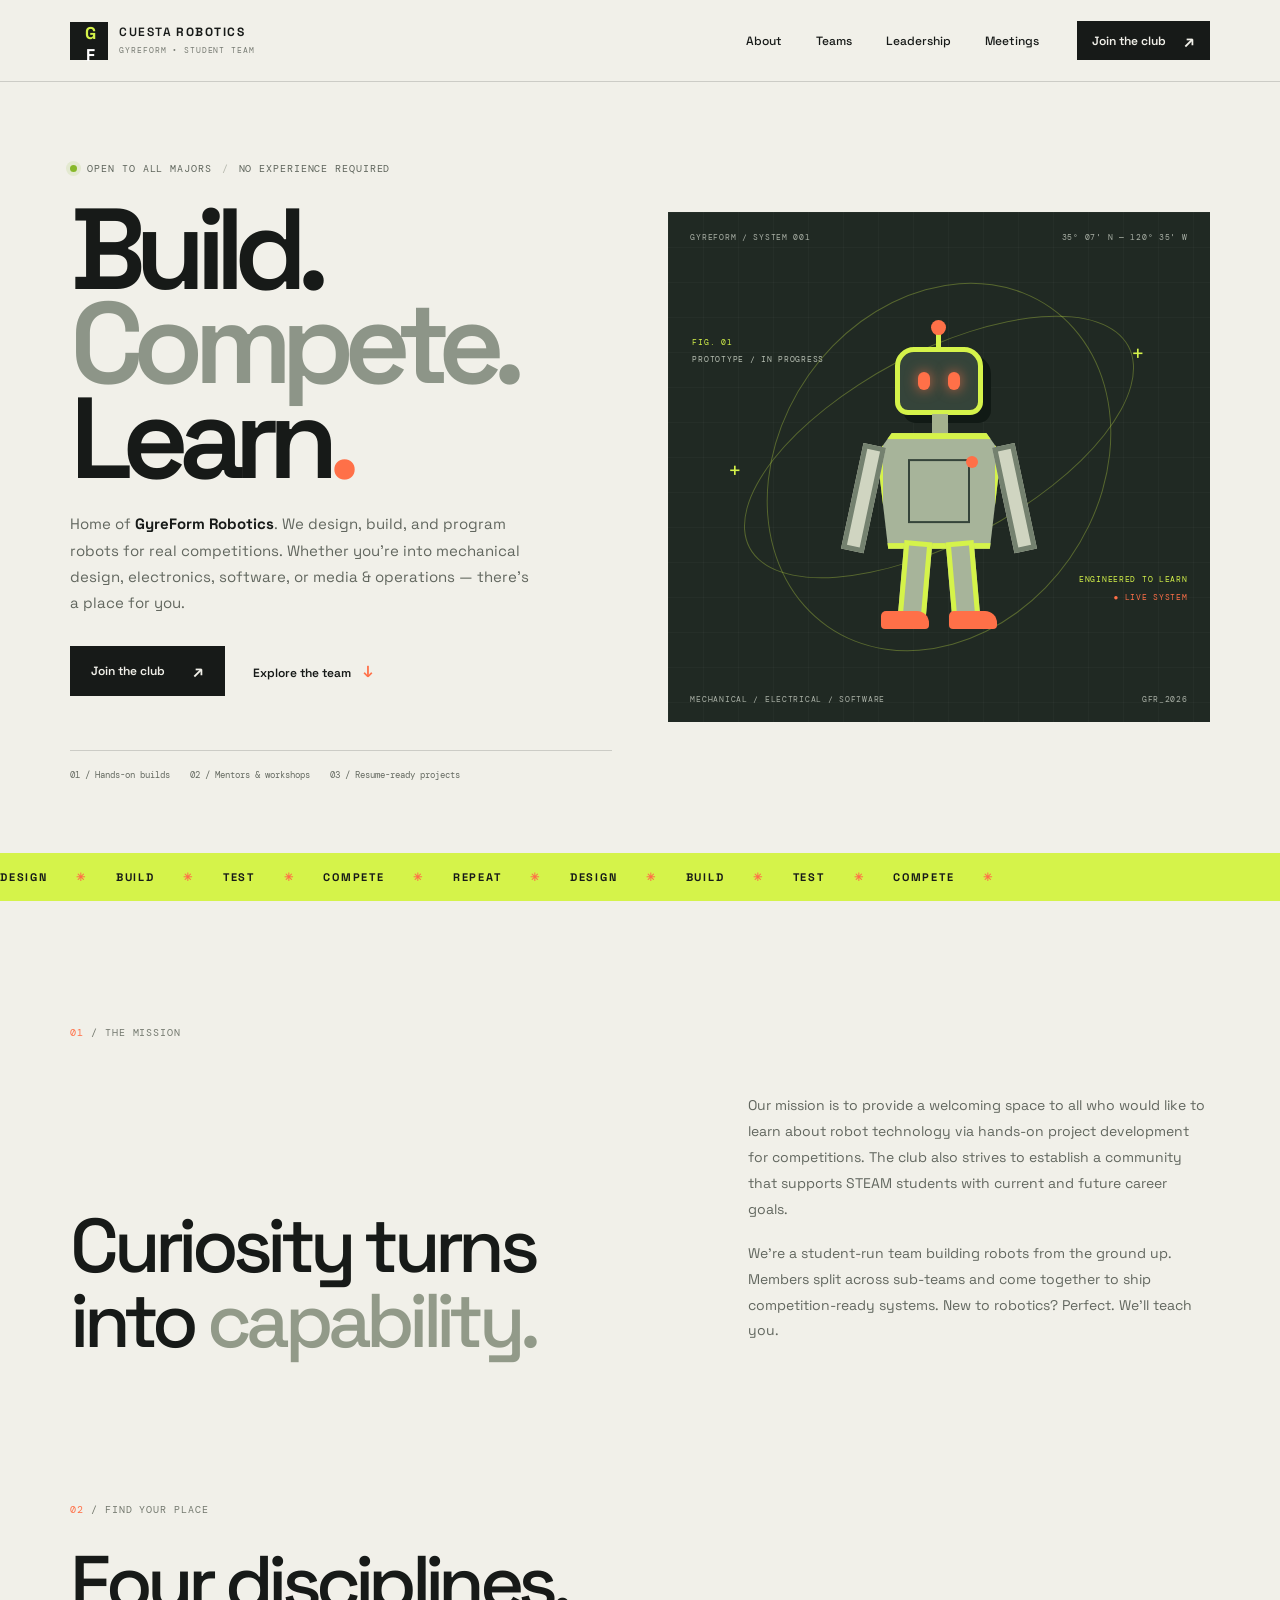
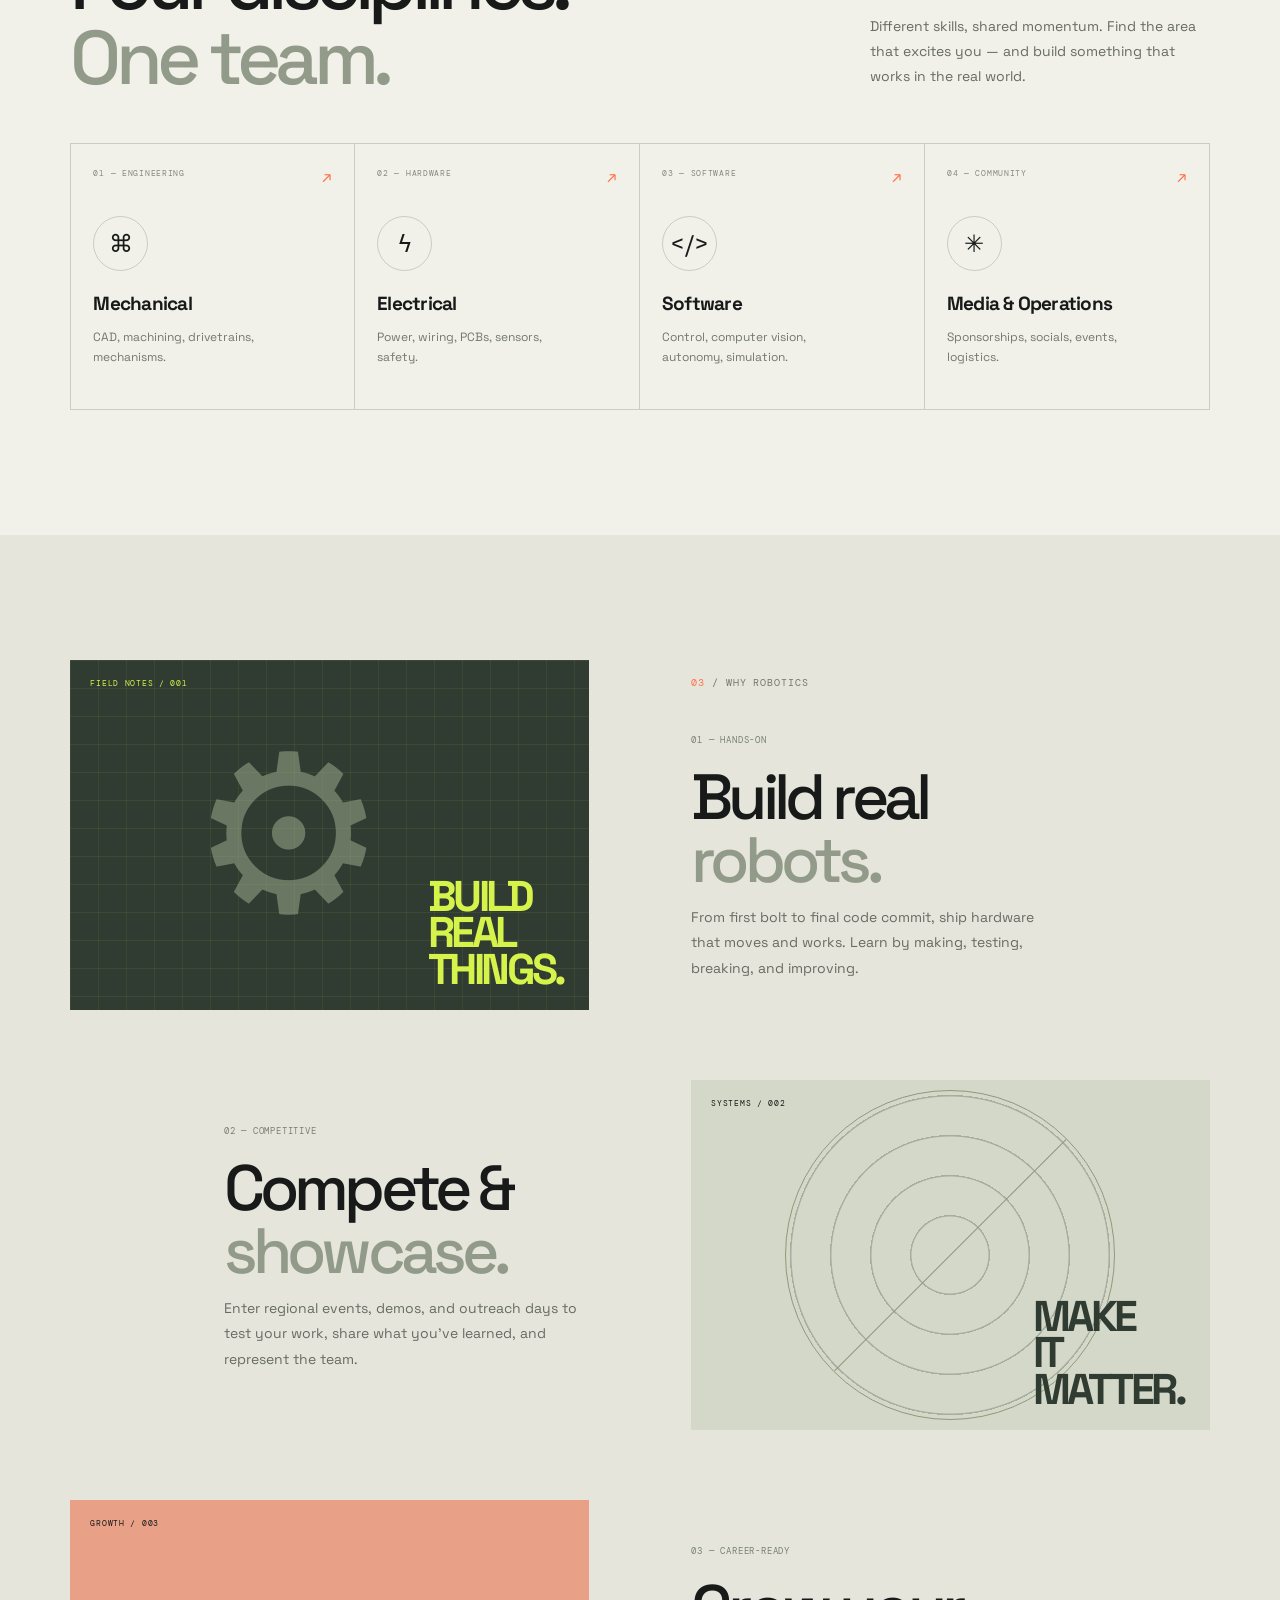
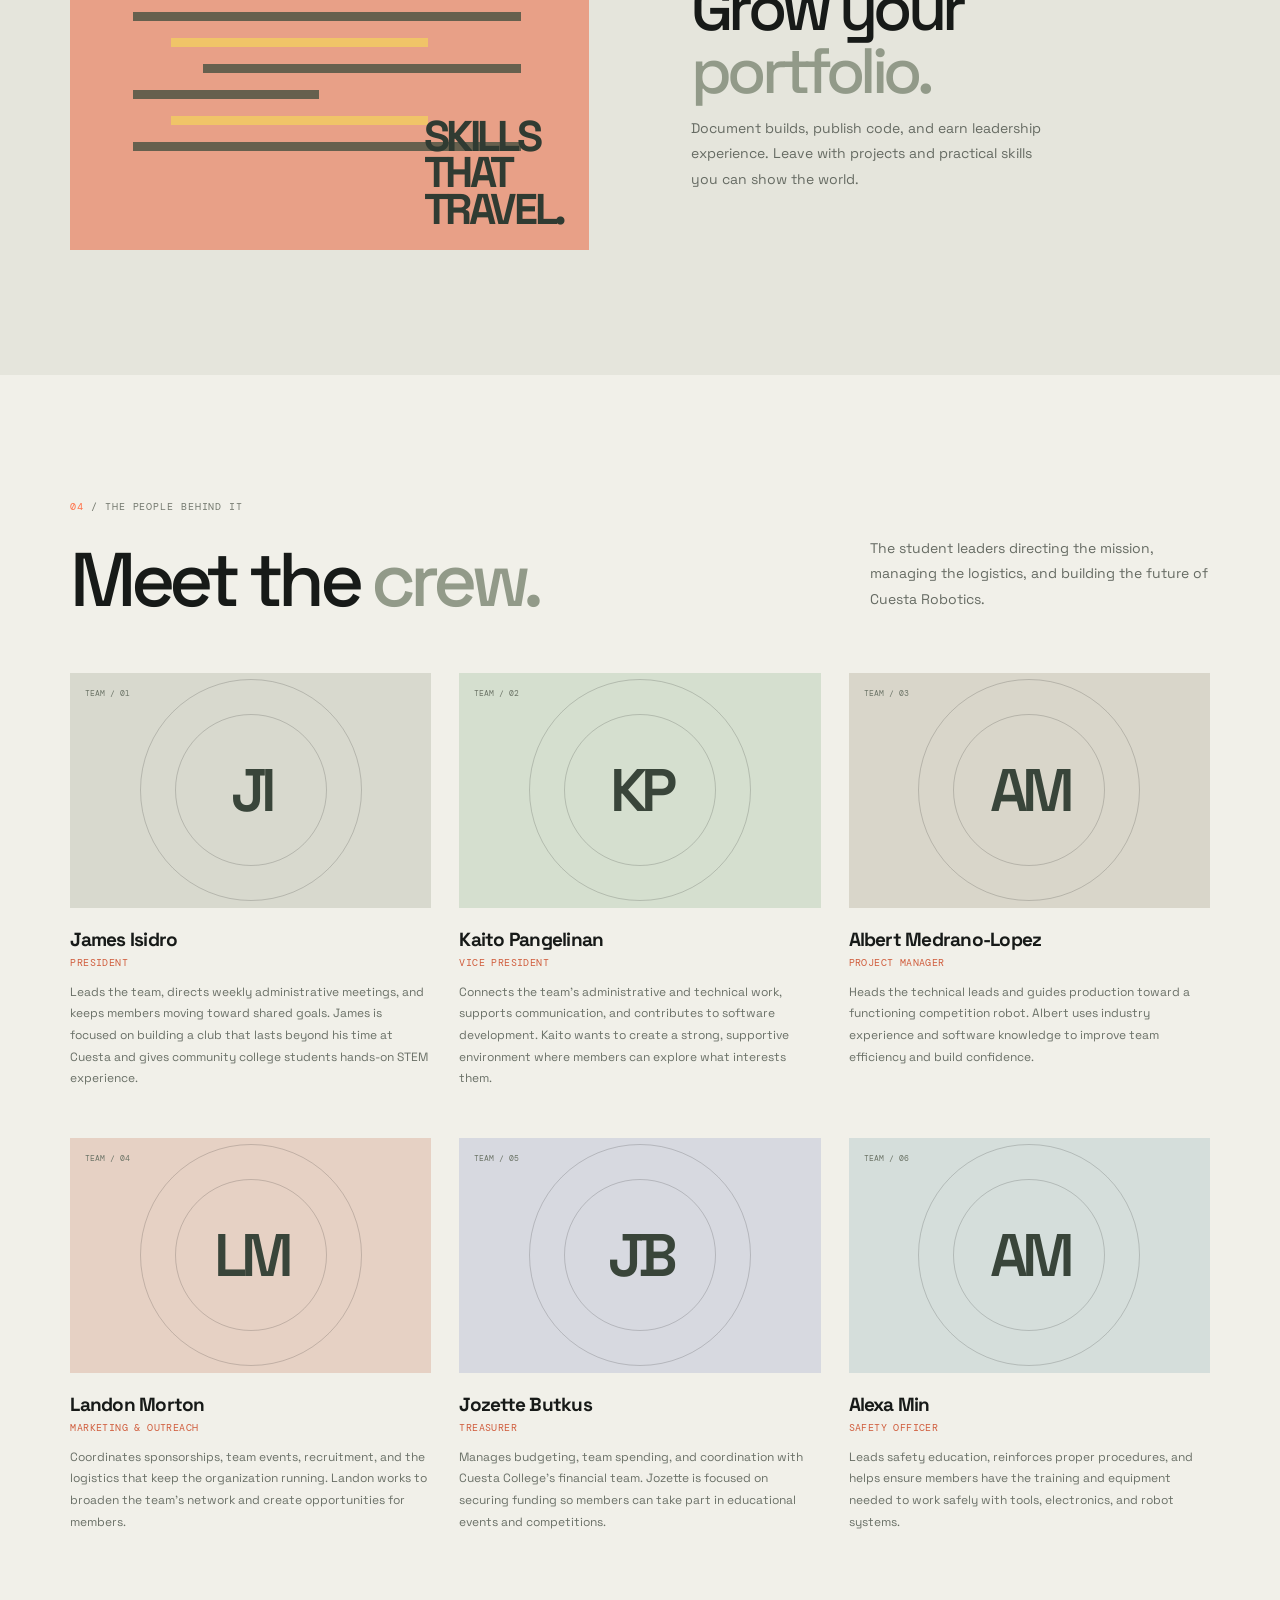
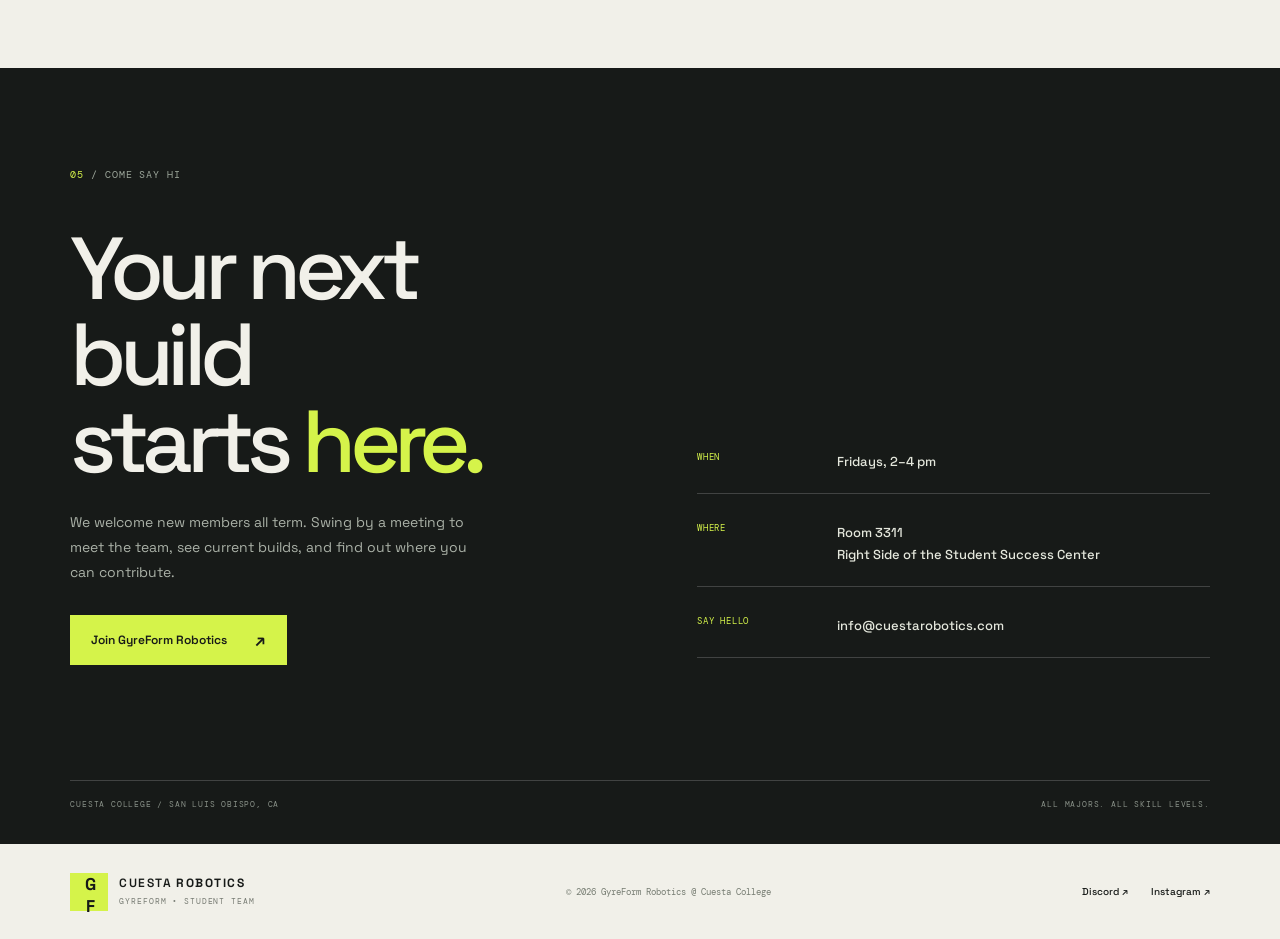
==== index.html @ 6a5fc67c "base website" ====
<!DOCTYPE html>
<html lang="en">
<head>
  <meta charset="UTF-8">
  <meta name="viewport" content="width=device-width, initial-scale=1.0">
  <meta name="description" content="Cuesta Robotics — build, compete, and learn with GyreForm Robotics at Cuesta College.">
  <title>GyreForm Robotics | Cuesta Robotics</title>
  <link rel="preconnect" href="https://fonts.googleapis.com">
  <link rel="preconnect" href="https://fonts.gstatic.com" crossorigin>
  <link href="https://fonts.googleapis.com/css2?family=DM+Mono:wght@400;500&family=Space+Grotesk:wght@400;500;600;700&display=swap" rel="stylesheet">
  <link rel="stylesheet" href="styles.css">
</head>
<body>
  <header class="site-header">
    <a class="brand" href="#home" aria-label="Cuesta Robotics home">
      <span class="brand-mark">G<span>F</span></span>
      <span class="brand-name">CUESTA <strong>ROBOTICS</strong><small>GYREFORM • STUDENT TEAM</small></span>
    </a>
    <nav class="main-nav" aria-label="Main navigation">
      <a href="#mission">About</a>
      <a href="#teams">Teams</a>
      <a href="#crew">Leadership</a>
      <a href="#visit">Meetings</a>
    </nav>
    <a class="button button-small" href="https://forms.gle/" target="_blank" rel="noopener">Join the club <span>↗</span></a>
  </header>

  <main>
    <section class="hero section-shell" id="home">
      <div class="hero-copy">
        <p class="eyebrow"><span class="status-dot"></span> OPEN TO ALL MAJORS <span class="eyebrow-divider">/</span> NO EXPERIENCE REQUIRED</p>
        <h1>Build.<br><span>Compete.</span><br>Learn<span class="accent">.</span></h1>
        <p class="hero-intro">Home of <strong>GyreForm Robotics</strong>. We design, build, and program robots for real competitions. Whether you're into mechanical design, electronics, software, or media &amp; operations — there's a place for you.</p>
        <div class="hero-actions">
          <a class="button" href="https://forms.gle/" target="_blank" rel="noopener">Join the club <span>↗</span></a>
          <a class="text-link" href="#mission">Explore the team <span>↓</span></a>
        </div>
        <div class="hero-points">
          <span>01 / Hands-on builds</span>
          <span>02 / Mentors &amp; workshops</span>
          <span>03 / Resume-ready projects</span>
        </div>
      </div>
      <div class="hero-visual" aria-label="Decorative robotics illustration">
        <div class="visual-topline"><span>GYREFORM / SYSTEM 001</span><span>35° 07' N — 120° 35' W</span></div>
        <div class="orbit orbit-one"></div>
        <div class="orbit orbit-two"></div>
        <div class="robot-art">
          <div class="robot-antenna"></div>
          <div class="robot-head"><span class="robot-eye"></span><span class="robot-eye"></span></div>
          <div class="robot-neck"></div>
          <div class="robot-body"><span class="body-panel"></span><span class="body-light"></span></div>
          <div class="robot-arm arm-left"></div><div class="robot-arm arm-right"></div>
          <div class="robot-leg leg-left"></div><div class="robot-leg leg-right"></div>
          <div class="robot-foot foot-left"></div><div class="robot-foot foot-right"></div>
        </div>
        <div class="visual-label label-a">FIG. 01 <b>PROTOTYPE / IN PROGRESS</b></div>
        <div class="visual-label label-b">ENGINEERED TO LEARN<span>● LIVE SYSTEM</span></div>
        <div class="visual-cross cross-a">+</div><div class="visual-cross cross-b">+</div>
        <div class="visual-bottomline"><span>MECHANICAL / ELECTRICAL / SOFTWARE</span><span>GFR_2026</span></div>
      </div>
    </section>

    <section class="ticker" aria-label="Club focus areas">
      <div>DESIGN <span>✳</span> BUILD <span>✳</span> TEST <span>✳</span> COMPETE <span>✳</span> REPEAT <span>✳</span> DESIGN <span>✳</span> BUILD <span>✳</span> TEST <span>✳</span> COMPETE <span>✳</span></div>
    </section>

    <section class="section section-shell mission" id="mission">
      <div class="section-kicker"><span>01</span> / THE MISSION</div>
      <div class="mission-content">
        <h2>Curiosity turns<br>into <em>capability.</em></h2>
        <div class="mission-text">
          <p>Our mission is to provide a welcoming space to all who would like to learn about robot technology via hands-on project development for competitions. The club also strives to establish a community that supports STEAM students with current and future career goals.</p>
          <p>We’re a student-run team building robots from the ground up. Members split across sub-teams and come together to ship competition-ready systems. New to robotics? Perfect. We’ll teach you.</p>
        </div>
      </div>
    </section>

    <section class="section section-shell teams" id="teams">
      <div class="section-heading">
        <div><div class="section-kicker"><span>02</span> / FIND YOUR PLACE</div><h2>Four disciplines.<br><em>One team.</em></h2></div>
        <p>Different skills, shared momentum. Find the area that excites you — and build something that works in the real world.</p>
      </div>
      <div class="team-grid">
        <article class="team-card team-mech"><div class="card-number">01 — ENGINEERING</div><div class="team-icon">⌘</div><h3>Mechanical</h3><p>CAD, machining, drivetrains, mechanisms.</p><span class="card-arrow">↗</span></article>
        <article class="team-card team-elec"><div class="card-number">02 — HARDWARE</div><div class="team-icon">ϟ</div><h3>Electrical</h3><p>Power, wiring, PCBs, sensors, safety.</p><span class="card-arrow">↗</span></article>
        <article class="team-card team-soft"><div class="card-number">03 — SOFTWARE</div><div class="team-icon">&lt;/&gt;</div><h3>Software</h3><p>Control, computer vision, autonomy, simulation.</p><span class="card-arrow">↗</span></article>
        <article class="team-card team-media"><div class="card-number">04 — COMMUNITY</div><div class="team-icon">✳</div><h3>Media &amp; Operations</h3><p>Sponsorships, socials, events, logistics.</p><span class="card-arrow">↗</span></article>
      </div>
    </section>

    <section class="section feature-section">
      <div class="section-shell feature-grid">
        <div class="feature-visual feature-one"><span class="image-tag">FIELD NOTES / 001</span><div class="blueprint-grid"></div><div class="gear gear-large">⚙</div><div class="feature-stamp">BUILD<br>REAL<br>THINGS.</div></div>
        <div class="feature-copy"><div class="section-kicker"><span>03</span> / WHY ROBOTICS</div><p class="feature-index">01 — HANDS-ON</p><h2>Build real<br><em>robots.</em></h2><p>From first bolt to final code commit, ship hardware that moves and works. Learn by making, testing, breaking, and improving.</p></div>
        <div class="feature-copy feature-copy-second"><p class="feature-index">02 — COMPETITIVE</p><h2>Compete &amp;<br><em>showcase.</em></h2><p>Enter regional events, demos, and outreach days to test your work, share what you’ve learned, and represent the team.</p></div>
        <div class="feature-visual feature-two"><span class="image-tag">SYSTEMS / 002</span><div class="radar-rings"></div><div class="feature-stamp stamp-two">MAKE<br>IT<br>MATTER.</div></div>
        <div class="feature-visual feature-three"><span class="image-tag">GROWTH / 003</span><div class="code-lines"><i></i><i></i><i></i><i></i><i></i><i></i></div><div class="feature-stamp stamp-three">SKILLS<br>THAT<br>TRAVEL.</div></div>
        <div class="feature-copy"><p class="feature-index">03 — CAREER-READY</p><h2>Grow your<br><em>portfolio.</em></h2><p>Document builds, publish code, and earn leadership experience. Leave with projects and practical skills you can show the world.</p></div>
      </div>
    </section>

    <section class="section section-shell crew" id="crew">
      <div class="section-heading crew-heading"><div><div class="section-kicker"><span>04</span> / THE PEOPLE BEHIND IT</div><h2>Meet the <em>crew.</em></h2></div><p>The student leaders directing the mission, managing the logistics, and building the future of Cuesta Robotics.</p></div>
      <div class="crew-grid">
        <article class="person-card"><div class="portrait portrait-1"><span>JI</span><small>TEAM / 01</small></div><h3>James Isidro</h3><p class="role">President</p><p>Leads the team, directs weekly administrative meetings, and keeps members moving toward shared goals. James is focused on building a club that lasts beyond his time at Cuesta and gives community college students hands-on STEM experience.</p></article>
        <article class="person-card"><div class="portrait portrait-2"><span>KP</span><small>TEAM / 02</small></div><h3>Kaito Pangelinan</h3><p class="role">Vice President</p><p>Connects the team’s administrative and technical work, supports communication, and contributes to software development. Kaito wants to create a strong, supportive environment where members can explore what interests them.</p></article>
        <article class="person-card"><div class="portrait portrait-3"><span>AM</span><small>TEAM / 03</small></div><h3>Albert Medrano-Lopez</h3><p class="role">Project Manager</p><p>Heads the technical leads and guides production toward a functioning competition robot. Albert uses industry experience and software knowledge to improve team efficiency and build confidence.</p></article>
        <article class="person-card"><div class="portrait portrait-4"><span>LM</span><small>TEAM / 04</small></div><h3>Landon Morton</h3><p class="role">Marketing &amp; Outreach</p><p>Coordinates sponsorships, team events, recruitment, and the logistics that keep the organization running. Landon works to broaden the team’s network and create opportunities for members.</p></article>
        <article class="person-card"><div class="portrait portrait-5"><span>JB</span><small>TEAM / 05</small></div><h3>Jozette Butkus</h3><p class="role">Treasurer</p><p>Manages budgeting, team spending, and coordination with Cuesta College’s financial team. Jozette is focused on securing funding so members can take part in educational events and competitions.</p></article>
        <article class="person-card"><div class="portrait portrait-6"><span>AM</span><small>TEAM / 06</small></div><h3>Alexa Min</h3><p class="role">Safety Officer</p><p>Leads safety education, reinforces proper procedures, and helps ensure members have the training and equipment needed to work safely with tools, electronics, and robot systems.</p></article>
      </div>
    </section>

    <section class="visit-section" id="visit">
      <div class="section-shell visit-inner">
        <div class="section-kicker"><span>05</span> / COME SAY HI</div>
        <div class="visit-main"><h2>Your next build<br>starts <em>here.</em></h2><p>We welcome new members all term. Swing by a meeting to meet the team, see current builds, and find out where you can contribute.</p><a class="button button-light" href="https://forms.gle/" target="_blank" rel="noopener">Join GyreForm Robotics <span>↗</span></a></div>
        <div class="visit-details">
          <div><span class="detail-label">WHEN</span><strong>Fridays, 2–4 pm</strong></div>
          <div><span class="detail-label">WHERE</span><strong>Room 3311<br>Right Side of the Student Success Center</strong></div>
          <div><span class="detail-label">SAY HELLO</span><a href="mailto:info@cuestarobotics.com">info@cuestarobotics.com</a></div>
        </div>
        <div class="visit-bottom"><span>CUESTA COLLEGE / SAN LUIS OBISPO, CA</span><span>ALL MAJORS. ALL SKILL LEVELS.</span></div>
      </div>
    </section>
  </main>

  <footer class="site-footer">
    <a class="brand footer-brand" href="#home"><span class="brand-mark">G<span>F</span></span><span class="brand-name">CUESTA <strong>ROBOTICS</strong><small>GYREFORM • STUDENT TEAM</small></span></a>
    <span>© 2026 GyreForm Robotics @ Cuesta College</span>
    <div class="social-links"><a href="https://discord.gg/" target="_blank" rel="noopener">Discord ↗</a><a href="https://www.instagram.com/" target="_blank" rel="noopener">Instagram ↗</a></div>
  </footer>
</body>
</html>
---- styles.css ----
/* Cuesta Robotics / GyreForm — standalone visual recreation */
:root {
  --ink: #171a18;
  --paper: #f1f0e9;
  --muted: #777b73;
  --line: rgba(23, 26, 24, .17);
  --acid: #d5f34a;
  --orange: #ff7048;
  --blue: #9bb8e8;
  --mono: "DM Mono", monospace;
  --sans: "Space Grotesk", Arial, sans-serif;
}
* { box-sizing: border-box; }
html { scroll-behavior: smooth; }
body { margin: 0; color: var(--ink); background: var(--paper); font-family: var(--sans); }
a { color: inherit; text-decoration: none; }
.site-header { height: 82px; padding: 0 5.5vw; display: flex; align-items: center; justify-content: space-between; border-bottom: 1px solid var(--line); }
.brand { display: inline-flex; align-items: center; gap: 11px; }
.brand-mark { width: 38px; height: 38px; display: grid; place-items: center; background: var(--ink); color: var(--acid); font-weight: 700; font-size: 17px; letter-spacing: -3px; }
.brand-mark span { color: white; }
.brand-name { font-size: 12px; font-weight: 600; letter-spacing: .12em; line-height: 1.15; }
.brand-name strong { font-weight: 700; }
.brand-name small { display: block; margin-top: 5px; color: var(--muted); font: 8px var(--mono); letter-spacing: .11em; }
.main-nav { display: flex; gap: 34px; margin-left: auto; margin-right: 38px; }
.main-nav a, .social-links a { font-size: 12px; font-weight: 500; transition: opacity .2s; }
.main-nav a:hover, .social-links a:hover { opacity: .55; }
.button { min-height: 50px; display: inline-flex; align-items: center; justify-content: center; gap: 28px; padding: 0 21px; color: var(--paper); background: var(--ink); font-size: 12px; font-weight: 600; transition: background .2s, color .2s, transform .2s; }
.button:hover { background: var(--acid); color: var(--ink); transform: translateY(-2px); }
.button span { font-size: 17px; }
.button-small { min-height: 39px; padding: 0 15px; gap: 18px; }
.section-shell { width: min(1240px, 89%); margin: 0 auto; }
.hero { min-height: 680px; display: grid; grid-template-columns: 1fr 1fr; align-items: center; gap: 5%; padding-top: 70px; padding-bottom: 72px; }
.eyebrow, .section-kicker, .card-number, .feature-index, .detail-label, .visual-topline, .visual-bottomline, .visual-label, .image-tag { font: 10px var(--mono); letter-spacing: .09em; }
.eyebrow { display: flex; align-items: center; gap: 10px; color: #5f655c; }
.status-dot { width: 7px; height: 7px; border-radius: 50%; background: #87b82a; box-shadow: 0 0 0 4px rgba(135,184,42,.13); }
.eyebrow-divider { color: #b6b8ae; }
h1 { margin: 28px 0 25px; font-size: clamp(72px, 9vw, 132px); line-height: .82; letter-spacing: -.095em; font-weight: 600; }
h1 span:not(.accent) { color: #8d9588; }
.accent { color: var(--orange); }
.hero-intro { max-width: 460px; color: #62675f; font-size: 15px; line-height: 1.75; }
.hero-intro strong { color: var(--ink); }
.hero-actions { display: flex; align-items: center; gap: 28px; margin-top: 30px; }
.text-link { font-size: 12px; font-weight: 600; }
.text-link span { margin-left: 9px; color: var(--orange); font-size: 16px; }
.hero-points { display: flex; flex-wrap: wrap; gap: 20px; margin-top: 54px; padding-top: 18px; border-top: 1px solid var(--line); color: #656a61; font: 9px var(--mono); }
.hero-visual { height: 510px; position: relative; overflow: hidden; background: #202923; color: var(--paper); isolation: isolate; }
.hero-visual:before { content: ""; position: absolute; inset: 0; z-index: -1; opacity: .24; background-image: linear-gradient(rgba(255,255,255,.11) 1px, transparent 1px), linear-gradient(90deg, rgba(255,255,255,.11) 1px, transparent 1px); background-size: 35px 35px; }
.visual-topline, .visual-bottomline { position: absolute; left: 22px; right: 22px; display: flex; justify-content: space-between; color: #aab1a7; font-size: 8px; }
.visual-topline { top: 20px; }
.visual-bottomline { bottom: 18px; }
.orbit { position: absolute; border: 1px solid rgba(213,243,74,.3); border-radius: 50%; transform: rotate(-28deg); }
.orbit-one { width: 430px; height: 190px; top: 140px; left: 50%; margin-left: -215px; }
.orbit-two { width: 320px; height: 390px; top: 60px; left: 50%; margin-left: -160px; transform: rotate(35deg); }
.robot-art { position: absolute; width: 220px; height: 330px; left: 50%; top: 50%; transform: translate(-50%,-43%); }
.robot-head { position: absolute; top: 22px; left: 66px; width: 88px; height: 68px; border: 5px solid var(--acid); border-radius: 19px 19px 13px 13px; background: #35443a; display: flex; justify-content: space-evenly; align-items: center; box-shadow: 8px 8px 0 #111a15; }
.robot-eye { width: 12px; height: 18px; background: var(--orange); border-radius: 8px; box-shadow: 0 0 13px rgba(255,112,72,.8); }
.robot-antenna { position: absolute; top: 0; left: 107px; height: 24px; width: 5px; background: var(--acid); }
.robot-antenna:after { content: ""; position: absolute; top: -5px; left: -5px; width: 15px; height: 15px; border-radius: 50%; background: var(--orange); }
.robot-neck { position: absolute; top: 89px; left: 103px; width: 16px; height: 25px; background: #a4b18d; }
.robot-body { position: absolute; top: 108px; left: 48px; width: 124px; height: 116px; background: #a7b49a; border: 6px solid #d5f34a; clip-path: polygon(12% 0,88% 0,100% 18%,91% 100%,9% 100%,0 18%); box-shadow: 10px 10px 0 #111a15; }
.body-panel { position: absolute; inset: 20px 25px; border: 2px solid #35443a; }
.body-light { position: absolute; width: 12px; height: 12px; right: 17px; top: 17px; border-radius: 50%; background: var(--orange); }
.robot-arm { position: absolute; top: 119px; width: 23px; height: 108px; background: #d0d5c1; border: 5px solid #74816f; }
.arm-left { left: 23px; transform: rotate(12deg); }
.arm-right { right: 23px; transform: rotate(-12deg); }
.robot-leg { position: absolute; top: 216px; width: 28px; height: 78px; background: #a7b49a; border: 5px solid #d5f34a; }
.leg-left { left: 72px; transform: rotate(5deg); }
.leg-right { right: 72px; transform: rotate(-5deg); }
.robot-foot { position: absolute; top: 286px; width: 48px; height: 18px; background: var(--orange); border-radius: 5px 12px 4px 4px; }
.foot-left { left: 52px; }.foot-right { right: 52px; }
.visual-label { position: absolute; color: #d5f34a; font-size: 8px; }
.visual-label b { display: block; margin-top: 7px; color: #b7bfb3; font-weight: 400; }
.label-a { top: 125px; left: 24px; }.label-b { right: 22px; bottom: 120px; text-align: right; }
.label-b span { display: block; margin-top: 8px; color: var(--orange); }
.visual-cross { position: absolute; color: var(--acid); font-size: 22px; }.cross-a { top: 48%; left: 11%; }.cross-b { top: 25%; right: 12%; }
.ticker { overflow: hidden; padding: 17px 0; background: var(--acid); white-space: nowrap; font-size: 11px; font-weight: 700; letter-spacing: .16em; }
.ticker div { width: max-content; animation: ticker 28s linear infinite; }.ticker span { padding: 0 24px; color: var(--orange); }
@keyframes ticker { to { transform: translateX(-35%); } }
.section { padding-top: 125px; padding-bottom: 125px; }
.section-kicker { color: #74796f; }.section-kicker span { color: var(--orange); }
.mission-content { display: grid; grid-template-columns: 1.1fr .9fr; gap: 10%; margin-top: 40px; align-items: end; }
h2 { margin: 0; font-size: clamp(43px, 6vw, 76px); line-height: .98; letter-spacing: -.075em; font-weight: 500; }
h2 em { color: #929a89; font-style: normal; }
.mission-text { max-width: 490px; color: #62675f; font-size: 14px; line-height: 1.85; }
.mission-text p + p { margin-top: 18px; }
.section-heading { display: flex; justify-content: space-between; align-items: end; gap: 50px; margin-bottom: 48px; }
.section-heading h2 { margin-top: 30px; }
.section-heading > p { max-width: 340px; margin: 0 0 6px; color: #666b63; font-size: 14px; line-height: 1.8; }
.teams { padding-top: 20px; }
.team-grid { display: grid; grid-template-columns: repeat(4, 1fr); border-top: 1px solid var(--line); border-bottom: 1px solid var(--line); }
.team-card { position: relative; min-height: 265px; padding: 24px 22px; border-right: 1px solid var(--line); transition: background .25s, transform .25s; }
.team-card:first-child { border-left: 1px solid var(--line); }
.team-card:hover { background: #e5e8d9; transform: translateY(-5px); }
.card-number { color: #858a80; font-size: 8px; }
.team-icon { display: grid; place-items: center; width: 55px; height: 55px; margin-top: 38px; border: 1px solid var(--line); border-radius: 50%; font-size: 24px; }
.team-card h3 { margin: 20px 0 8px; font-size: 19px; letter-spacing: -.04em; }
.team-card p { max-width: 190px; color: #73786f; font-size: 12px; line-height: 1.65; }
.card-arrow { position: absolute; top: 22px; right: 22px; color: var(--orange); }
.feature-section { background: #e5e5dc; }
.feature-grid { display: grid; grid-template-columns: 1fr 1fr; gap: 70px 9%; align-items: center; }
.feature-visual { height: 350px; position: relative; overflow: hidden; background: #28352e; color: var(--acid); }
.feature-one { background: #303b32; }
.feature-two { background: #d4d8c8; color: var(--ink); }
.feature-three { background: #e8a087; color: var(--ink); }
.image-tag { position: absolute; top: 18px; left: 20px; z-index: 2; font-size: 8px; }
.blueprint-grid { position: absolute; inset: 0; opacity: .25; background-image: linear-gradient(rgba(213,243,74,.3) 1px, transparent 1px), linear-gradient(90deg, rgba(213,243,74,.3) 1px, transparent 1px); background-size: 28px 28px; }
.gear { position: absolute; font-size: 220px; line-height: 1; color: #9aaa8c; opacity: .55; top: 65px; left: 23%; }
.feature-stamp { position: absolute; right: 25px; bottom: 22px; color: var(--acid); font-size: 43px; line-height: .85; font-weight: 700; letter-spacing: -.08em; }
.radar-rings { position: absolute; width: 330px; height: 330px; border: 1px solid #8e9a7c; border-radius: 50%; top: 10px; left: 50%; transform: translateX(-50%); background: repeating-radial-gradient(circle, transparent 0 38px, rgba(34,48,39,.25) 39px 40px); }
.radar-rings:after { content: ""; position: absolute; width: 1px; height: 100%; left: 50%; background: #8e9a7c; transform: rotate(45deg); }
.stamp-two { color: #303b32; }
.code-lines { position: absolute; top: 95px; left: 12%; width: 75%; }
.code-lines i { display: block; height: 9px; margin: 17px 0; background: #35483a; opacity: .72; }
.code-lines i:nth-child(2), .code-lines i:nth-child(5) { width: 66%; margin-left: 10%; background: #f4d35e; }
.code-lines i:nth-child(3) { width: 82%; margin-left: 18%; }.code-lines i:nth-child(4) { width: 48%; }
.stamp-three { color: #303b32; }
.feature-copy { max-width: 420px; }.feature-copy .section-kicker { margin-bottom: 45px; }
.feature-index { margin: 0 0 20px; color: #7a8075; font-size: 9px; }
.feature-copy h2 { font-size: clamp(43px, 5vw, 65px); }
.feature-copy > p:last-child { max-width: 365px; color: #666b63; font-size: 14px; line-height: 1.8; }
.feature-copy-second { justify-self: end; }
.crew { padding-bottom: 135px; }
.crew-heading { margin-bottom: 55px; }
.crew-grid { display: grid; grid-template-columns: repeat(3, 1fr); gap: 48px 28px; }
.person-card { min-width: 0; }
.portrait { height: 235px; position: relative; display: grid; place-items: center; overflow: hidden; background: #d8d9ce; }
.portrait:before, .portrait:after { content: ""; position: absolute; border: 1px solid rgba(23,26,24,.18); border-radius: 50%; }
.portrait:before { width: 220px; height: 220px; }.portrait:after { width: 150px; height: 150px; }
.portrait span { z-index: 1; color: #39453a; font-size: 60px; font-weight: 600; letter-spacing: -.1em; }
.portrait small { position: absolute; top: 15px; left: 15px; font: 8px var(--mono); color: #6c7467; }
.portrait-2 { background: #d5dfcf; }.portrait-3 { background: #d9d6ca; }.portrait-4 { background: #e6d1c4; }.portrait-5 { background: #d7d9e0; }.portrait-6 { background: #d5dedb; }
.person-card h3 { margin: 19px 0 4px; font-size: 19px; letter-spacing: -.04em; }
.person-card .role { margin: 0 0 13px; color: #d05d3d; font: 10px var(--mono); text-transform: uppercase; letter-spacing: .04em; }
.person-card > p:last-child { max-width: 360px; margin: 0; color: #6a7067; font-size: 12px; line-height: 1.8; }
.visit-section { background: var(--ink); color: var(--paper); }
.visit-inner { position: relative; display: grid; grid-template-columns: 1fr 1fr; gap: 45px 10%; padding-top: 100px; padding-bottom: 35px; }
.visit-section .section-kicker { color: #9ca69a; }
.visit-section .section-kicker span { color: var(--acid); }
.visit-main { grid-column: 1; }
.visit-main h2 { margin: 0 0 25px; font-size: clamp(54px, 7vw, 88px); }
.visit-main h2 em { color: var(--acid); }
.visit-main > p { max-width: 400px; margin-bottom: 30px; color: #aab1a7; font-size: 14px; line-height: 1.8; }
.button-light { background: var(--acid); color: var(--ink); }.button-light:hover { background: white; }
.visit-details { align-self: end; display: grid; gap: 28px; padding-bottom: 7px; }
.visit-details > div { display: grid; grid-template-columns: 120px 1fr; gap: 20px; padding-bottom: 20px; border-bottom: 1px solid rgba(255,255,255,.18); }
.detail-label { color: var(--acid); font-size: 9px; }
.visit-details strong, .visit-details a { color: #e4e7dc; font-size: 13px; font-weight: 500; line-height: 1.7; }
.visit-details a:hover { color: var(--acid); }
.visit-bottom { grid-column: 1 / -1; display: flex; justify-content: space-between; margin-top: 70px; padding-top: 18px; border-top: 1px solid rgba(255,255,255,.18); color: #899188; font: 8px var(--mono); letter-spacing: .1em; }
.site-footer { min-height: 95px; display: flex; align-items: center; justify-content: space-between; gap: 25px; padding: 20px 5.5vw; }
.site-footer > span { color: #777d73; font: 9px var(--mono); }
.footer-brand .brand-mark { background: var(--acid); color: var(--ink); }.footer-brand .brand-mark span { color: var(--ink); }
.social-links { display: flex; gap: 23px; }
.social-links a { font-size: 10px; }

@media (max-width: 900px) {
  .main-nav { gap: 18px; margin-right: 20px; }
  .hero { gap: 3%; }.hero-visual { height: 440px; }
  .hero-points { gap: 12px; }
  .team-grid { grid-template-columns: repeat(2, 1fr); }
  .team-card:nth-child(3) { border-left: 1px solid var(--line); }
  .team-card:nth-child(n+3) { border-top: 1px solid var(--line); }
  .feature-grid { gap: 45px 6%; }
  .feature-visual { height: 290px; }
}
@media (max-width: 650px) {
  .site-header { height: auto; min-height: 72px; padding: 14px 5.5%; flex-wrap: wrap; gap: 14px; }
  .main-nav { order: 3; width: 100%; justify-content: space-between; margin: 0; padding-top: 10px; border-top: 1px solid var(--line); }
  .main-nav a { font-size: 10px; }
  .brand-mark { width: 33px; height: 33px; }
  .button-small { min-height: 35px; font-size: 10px; }
  .hero { grid-template-columns: 1fr; padding-top: 65px; gap: 45px; }
  h1 { font-size: clamp(76px, 19vw, 112px); }
  .hero-visual { height: 420px; }
  .hero-points { margin-top: 38px; }
  .section { padding-top: 85px; padding-bottom: 85px; }
  .mission-content, .section-heading { grid-template-columns: 1fr; display: grid; gap: 28px; }
  .mission-content { margin-top: 30px; }
  .section-heading { margin-bottom: 35px; }
  .section-heading h2 { margin-top: 22px; }
  .team-grid { grid-template-columns: 1fr 1fr; }
  .team-card { min-height: 235px; padding: 18px 14px; }
  .team-icon { margin-top: 28px; }
  .team-card h3 { font-size: 16px; }
  .team-card p { font-size: 11px; }
  .feature-grid { grid-template-columns: 1fr; gap: 28px; }
  .feature-visual { height: 310px; }
  .feature-copy { padding: 18px 0 25px; }
  .feature-copy .section-kicker { margin-bottom: 28px; }
  .feature-copy-second { order: 3; justify-self: start; }
  .feature-two { order: 4; }
  .feature-three { order: 6; }
  .crew-grid { grid-template-columns: 1fr 1fr; gap: 34px 16px; }
  .portrait { height: 175px; }
  .portrait span { font-size: 45px; }
  .person-card h3 { font-size: 15px; }
  .person-card > p:last-child { font-size: 11px; }
  .visit-inner { grid-template-columns: 1fr; padding-top: 75px; gap: 35px; }
  .visit-main { grid-column: 1; }
  .visit-details > div { grid-template-columns: 95px 1fr; }
  .visit-bottom { margin-top: 30px; gap: 15px; font-size: 7px; }
  .site-footer { flex-wrap: wrap; }
  .site-footer > span { order: 3; width: 100%; }
}
@media (max-width: 390px) {
  .crew-grid { grid-template-columns: 1fr; }
  .portrait { height: 230px; }
  .team-grid { grid-template-columns: 1fr; }
  .team-card, .team-card:first-child, .team-card:nth-child(3) { border-left: 1px solid var(--line); }
  .team-card + .team-card { border-top: 1px solid var(--line); }
  .hero-points { flex-direction: column; gap: 9px; }
}
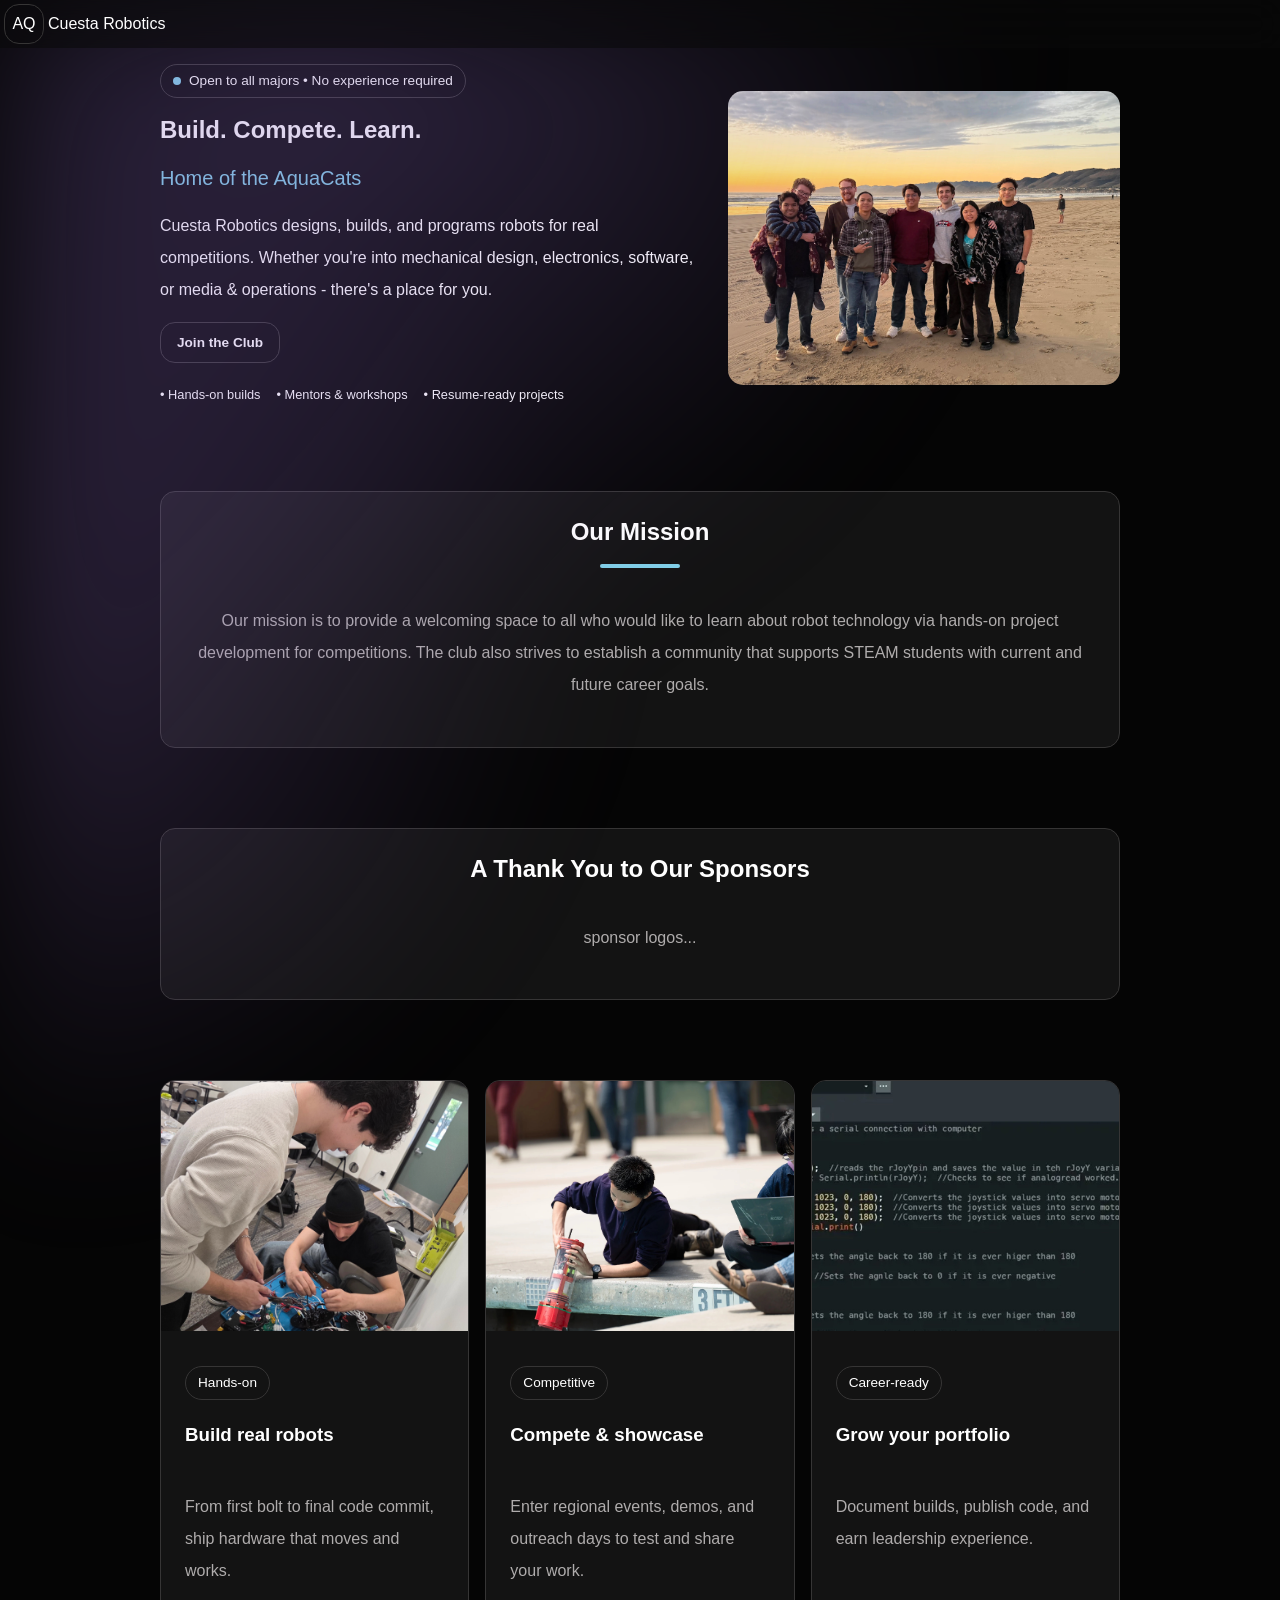
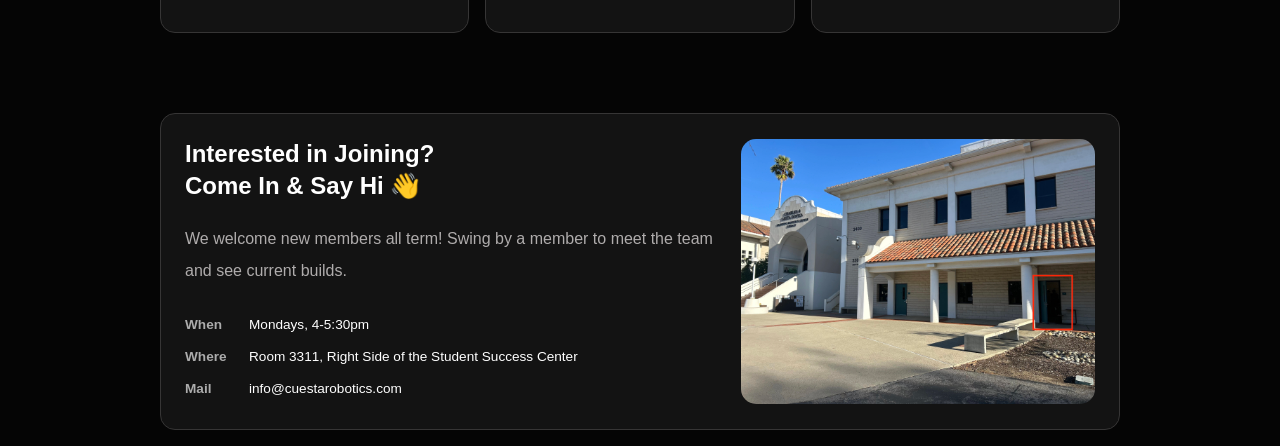
==== commit 1337b3a1: "fix stylings" ====
--- a/index.html
+++ b/index.html
@@ -3,133 +3,106 @@
 <head>
   <meta charset="UTF-8">
   <meta name="viewport" content="width=device-width, initial-scale=1.0">
-  <meta name="description" content="Cuesta Robotics — build, compete, and learn with GyreForm Robotics at Cuesta College.">
+  <meta name="description" content="Build, compete, and learn with Cuesta Robotics">
   <title>GyreForm Robotics | Cuesta Robotics</title>
+
   <link rel="preconnect" href="https://fonts.googleapis.com">
   <link rel="preconnect" href="https://fonts.gstatic.com" crossorigin>
-  <link href="https://fonts.googleapis.com/css2?family=DM+Mono:wght@400;500&family=Space+Grotesk:wght@400;500;600;700&display=swap" rel="stylesheet">
-  <link rel="stylesheet" href="styles.css">
+  <link href="https://fonts.googleapis.com/css2?family=Inter:wght@400;500;600;700;800&display=swap" rel="stylesheet">
+  <link rel="stylesheet" href="main_styles.css">
 </head>
 <body>
-  <header class="site-header">
-    <a class="brand" href="#home" aria-label="Cuesta Robotics home">
-      <span class="brand-mark">G<span>F</span></span>
-      <span class="brand-name">CUESTA <strong>ROBOTICS</strong><small>GYREFORM • STUDENT TEAM</small></span>
-    </a>
-    <nav class="main-nav" aria-label="Main navigation">
-      <a href="#mission">About</a>
-      <a href="#teams">Teams</a>
-      <a href="#crew">Leadership</a>
-      <a href="#visit">Meetings</a>
-    </nav>
-    <a class="button button-small" href="https://forms.gle/" target="_blank" rel="noopener">Join the club <span>↗</span></a>
+  <header>
+    <div class="logo">AQ</div>
+    Cuesta Robotics
   </header>
 
   <main>
-    <section class="hero section-shell" id="home">
-      <div class="hero-copy">
-        <p class="eyebrow"><span class="status-dot"></span> OPEN TO ALL MAJORS <span class="eyebrow-divider">/</span> NO EXPERIENCE REQUIRED</p>
-        <h1>Build.<br><span>Compete.</span><br>Learn<span class="accent">.</span></h1>
-        <p class="hero-intro">Home of <strong>GyreForm Robotics</strong>. We design, build, and program robots for real competitions. Whether you're into mechanical design, electronics, software, or media &amp; operations — there's a place for you.</p>
-        <div class="hero-actions">
-          <a class="button" href="https://forms.gle/" target="_blank" rel="noopener">Join the club <span>↗</span></a>
-          <a class="text-link" href="#mission">Explore the team <span>↓</span></a>
+    <section id="hero">
+        <div class="flex-vert details">
+        <div class="tagline">
+            <div class="bullet"></div>
+            Open to all majors • No experience required
         </div>
-        <div class="hero-points">
-          <span>01 / Hands-on builds</span>
-          <span>02 / Mentors &amp; workshops</span>
-          <span>03 / Resume-ready projects</span>
+        <h1>Build. Compete. Learn.</h1>
+        <h4 class="secondary-header">Home of the AquaCats</h4>
+        <span>Cuesta Robotics designs, builds, and programs robots for real competitions. Whether you're into mechanical design, electronics, software, or 
+        media & operations - there's a place for you.</span>
+        <button>Join the Club</button>
+        <div class="pro-list flex-horiz">
+            <div>• Hands-on builds</div>
+            <div>• Mentors & workshops</div>
+            <div>• Resume-ready projects</div>
         </div>
-      </div>
-      <div class="hero-visual" aria-label="Decorative robotics illustration">
-        <div class="visual-topline"><span>GYREFORM / SYSTEM 001</span><span>35° 07' N — 120° 35' W</span></div>
-        <div class="orbit orbit-one"></div>
-        <div class="orbit orbit-two"></div>
-        <div class="robot-art">
-          <div class="robot-antenna"></div>
-          <div class="robot-head"><span class="robot-eye"></span><span class="robot-eye"></span></div>
-          <div class="robot-neck"></div>
-          <div class="robot-body"><span class="body-panel"></span><span class="body-light"></span></div>
-          <div class="robot-arm arm-left"></div><div class="robot-arm arm-right"></div>
-          <div class="robot-leg leg-left"></div><div class="robot-leg leg-right"></div>
-          <div class="robot-foot foot-left"></div><div class="robot-foot foot-right"></div>
         </div>
-        <div class="visual-label label-a">FIG. 01 <b>PROTOTYPE / IN PROGRESS</b></div>
-        <div class="visual-label label-b">ENGINEERED TO LEARN<span>● LIVE SYSTEM</span></div>
-        <div class="visual-cross cross-a">+</div><div class="visual-cross cross-b">+</div>
-        <div class="visual-bottomline"><span>MECHANICAL / ELECTRICAL / SOFTWARE</span><span>GFR_2026</span></div>
-      </div>
+        <div class="image-container">
+            <img src="/group_photo.jpeg"></img>
+        </div>
+
+    </section>
+    <section class="section-style">
+        <h1>Our Mission</h1>
+        <div class="separator"></div>
+        <h4>
+            Our mission is to provide a welcoming space to all who would like to learn about robot technology via hands-on project 
+            development for competitions. The club also strives to establish a community that supports STEAM students with current
+            and future career goals.
+        </h4>
+    </section>
+    <section class="section-style">
+        <h1>A Thank You to Our Sponsors</h1>
+        <h4>sponsor logos...</h4>
+
+    </section>
+    <section class="club-opportunity-container">
+        <div class="club-opportunity">
+            <img src="/opportunity-one.jpeg"></img>
+            <div class="opportunity-description">
+            <div class="tagline">Hands-on</div>
+            <h3>Build real robots</h3>
+            <h4>From first bolt to final code commit, ship hardware that moves and works.</h4>
+            </div>
+        </div>
+        <div class="club-opportunity">
+            <img src="/opportunity-two.jpeg"></img>
+            <div class="opportunity-description">
+            <div class="tagline">Competitive</div>
+            <h3>Compete & showcase</h3>
+            <h4>Enter regional events, demos, and outreach days to test and share your work.</h4>
+            </div>
+        </div>
+        <div class="club-opportunity">
+            <img src="/opportunity-three.jpeg"></img>
+            <div class="opportunity-description">
+            <div class="tagline">Career-ready</div>
+            <h3>Grow your portfolio</h3>
+            <h4>Document builds, publish code, and earn leadership experience.</h4>
+            </div>
+
+        </div>
+       
+    </section>
+    <section class="section-style join">
+        <div>
+        <h1>Interested in Joining?</h1>
+        <h2>Come In & Say Hi 👋</h2>
+        <h4>We welcome new members all term! Swing by a member to meet the team and see current builds.</h4>
+        <div class="meeting-info">
+            <div><label>When</label>Mondays, 4-5:30pm</div>
+            <div><label>Where</label>Room 3311, Right Side of the Student Success Center</div>
+            <div><label>Mail</label>info@cuestarobotics.com</div>
+        </div>
+        </div>
+        <div class="image-container">
+            <img src="/location.jpeg"></img>
+        </div>
+        
     </section>
 
-    <section class="ticker" aria-label="Club focus areas">
-      <div>DESIGN <span>✳</span> BUILD <span>✳</span> TEST <span>✳</span> COMPETE <span>✳</span> REPEAT <span>✳</span> DESIGN <span>✳</span> BUILD <span>✳</span> TEST <span>✳</span> COMPETE <span>✳</span></div>
-    </section>
-
-    <section class="section section-shell mission" id="mission">
-      <div class="section-kicker"><span>01</span> / THE MISSION</div>
-      <div class="mission-content">
-        <h2>Curiosity turns<br>into <em>capability.</em></h2>
-        <div class="mission-text">
-          <p>Our mission is to provide a welcoming space to all who would like to learn about robot technology via hands-on project development for competitions. The club also strives to establish a community that supports STEAM students with current and future career goals.</p>
-          <p>We’re a student-run team building robots from the ground up. Members split across sub-teams and come together to ship competition-ready systems. New to robotics? Perfect. We’ll teach you.</p>
-        </div>
-      </div>
-    </section>
-
-    <section class="section section-shell teams" id="teams">
-      <div class="section-heading">
-        <div><div class="section-kicker"><span>02</span> / FIND YOUR PLACE</div><h2>Four disciplines.<br><em>One team.</em></h2></div>
-        <p>Different skills, shared momentum. Find the area that excites you — and build something that works in the real world.</p>
-      </div>
-      <div class="team-grid">
-        <article class="team-card team-mech"><div class="card-number">01 — ENGINEERING</div><div class="team-icon">⌘</div><h3>Mechanical</h3><p>CAD, machining, drivetrains, mechanisms.</p><span class="card-arrow">↗</span></article>
-        <article class="team-card team-elec"><div class="card-number">02 — HARDWARE</div><div class="team-icon">ϟ</div><h3>Electrical</h3><p>Power, wiring, PCBs, sensors, safety.</p><span class="card-arrow">↗</span></article>
-        <article class="team-card team-soft"><div class="card-number">03 — SOFTWARE</div><div class="team-icon">&lt;/&gt;</div><h3>Software</h3><p>Control, computer vision, autonomy, simulation.</p><span class="card-arrow">↗</span></article>
-        <article class="team-card team-media"><div class="card-number">04 — COMMUNITY</div><div class="team-icon">✳</div><h3>Media &amp; Operations</h3><p>Sponsorships, socials, events, logistics.</p><span class="card-arrow">↗</span></article>
-      </div>
-    </section>
-
-    <section class="section feature-section">
-      <div class="section-shell feature-grid">
-        <div class="feature-visual feature-one"><span class="image-tag">FIELD NOTES / 001</span><div class="blueprint-grid"></div><div class="gear gear-large">⚙</div><div class="feature-stamp">BUILD<br>REAL<br>THINGS.</div></div>
-        <div class="feature-copy"><div class="section-kicker"><span>03</span> / WHY ROBOTICS</div><p class="feature-index">01 — HANDS-ON</p><h2>Build real<br><em>robots.</em></h2><p>From first bolt to final code commit, ship hardware that moves and works. Learn by making, testing, breaking, and improving.</p></div>
-        <div class="feature-copy feature-copy-second"><p class="feature-index">02 — COMPETITIVE</p><h2>Compete &amp;<br><em>showcase.</em></h2><p>Enter regional events, demos, and outreach days to test your work, share what you’ve learned, and represent the team.</p></div>
-        <div class="feature-visual feature-two"><span class="image-tag">SYSTEMS / 002</span><div class="radar-rings"></div><div class="feature-stamp stamp-two">MAKE<br>IT<br>MATTER.</div></div>
-        <div class="feature-visual feature-three"><span class="image-tag">GROWTH / 003</span><div class="code-lines"><i></i><i></i><i></i><i></i><i></i><i></i></div><div class="feature-stamp stamp-three">SKILLS<br>THAT<br>TRAVEL.</div></div>
-        <div class="feature-copy"><p class="feature-index">03 — CAREER-READY</p><h2>Grow your<br><em>portfolio.</em></h2><p>Document builds, publish code, and earn leadership experience. Leave with projects and practical skills you can show the world.</p></div>
-      </div>
-    </section>
-
-    <section class="section section-shell crew" id="crew">
-      <div class="section-heading crew-heading"><div><div class="section-kicker"><span>04</span> / THE PEOPLE BEHIND IT</div><h2>Meet the <em>crew.</em></h2></div><p>The student leaders directing the mission, managing the logistics, and building the future of Cuesta Robotics.</p></div>
-      <div class="crew-grid">
-        <article class="person-card"><div class="portrait portrait-1"><span>JI</span><small>TEAM / 01</small></div><h3>James Isidro</h3><p class="role">President</p><p>Leads the team, directs weekly administrative meetings, and keeps members moving toward shared goals. James is focused on building a club that lasts beyond his time at Cuesta and gives community college students hands-on STEM experience.</p></article>
-        <article class="person-card"><div class="portrait portrait-2"><span>KP</span><small>TEAM / 02</small></div><h3>Kaito Pangelinan</h3><p class="role">Vice President</p><p>Connects the team’s administrative and technical work, supports communication, and contributes to software development. Kaito wants to create a strong, supportive environment where members can explore what interests them.</p></article>
-        <article class="person-card"><div class="portrait portrait-3"><span>AM</span><small>TEAM / 03</small></div><h3>Albert Medrano-Lopez</h3><p class="role">Project Manager</p><p>Heads the technical leads and guides production toward a functioning competition robot. Albert uses industry experience and software knowledge to improve team efficiency and build confidence.</p></article>
-        <article class="person-card"><div class="portrait portrait-4"><span>LM</span><small>TEAM / 04</small></div><h3>Landon Morton</h3><p class="role">Marketing &amp; Outreach</p><p>Coordinates sponsorships, team events, recruitment, and the logistics that keep the organization running. Landon works to broaden the team’s network and create opportunities for members.</p></article>
-        <article class="person-card"><div class="portrait portrait-5"><span>JB</span><small>TEAM / 05</small></div><h3>Jozette Butkus</h3><p class="role">Treasurer</p><p>Manages budgeting, team spending, and coordination with Cuesta College’s financial team. Jozette is focused on securing funding so members can take part in educational events and competitions.</p></article>
-        <article class="person-card"><div class="portrait portrait-6"><span>AM</span><small>TEAM / 06</small></div><h3>Alexa Min</h3><p class="role">Safety Officer</p><p>Leads safety education, reinforces proper procedures, and helps ensure members have the training and equipment needed to work safely with tools, electronics, and robot systems.</p></article>
-      </div>
-    </section>
-
-    <section class="visit-section" id="visit">
-      <div class="section-shell visit-inner">
-        <div class="section-kicker"><span>05</span> / COME SAY HI</div>
-        <div class="visit-main"><h2>Your next build<br>starts <em>here.</em></h2><p>We welcome new members all term. Swing by a meeting to meet the team, see current builds, and find out where you can contribute.</p><a class="button button-light" href="https://forms.gle/" target="_blank" rel="noopener">Join GyreForm Robotics <span>↗</span></a></div>
-        <div class="visit-details">
-          <div><span class="detail-label">WHEN</span><strong>Fridays, 2–4 pm</strong></div>
-          <div><span class="detail-label">WHERE</span><strong>Room 3311<br>Right Side of the Student Success Center</strong></div>
-          <div><span class="detail-label">SAY HELLO</span><a href="mailto:info@cuestarobotics.com">info@cuestarobotics.com</a></div>
-        </div>
-        <div class="visit-bottom"><span>CUESTA COLLEGE / SAN LUIS OBISPO, CA</span><span>ALL MAJORS. ALL SKILL LEVELS.</span></div>
-      </div>
-    </section>
+    
   </main>
 
-  <footer class="site-footer">
-    <a class="brand footer-brand" href="#home"><span class="brand-mark">G<span>F</span></span><span class="brand-name">CUESTA <strong>ROBOTICS</strong><small>GYREFORM • STUDENT TEAM</small></span></a>
-    <span>© 2026 GyreForm Robotics @ Cuesta College</span>
-    <div class="social-links"><a href="https://discord.gg/" target="_blank" rel="noopener">Discord ↗</a><a href="https://www.instagram.com/" target="_blank" rel="noopener">Instagram ↗</a></div>
+  <footer>
   </footer>
 </body>
 </html>
--- a/main_styles.css
+++ b/main_styles.css
@@ -0,0 +1,295 @@
+* {
+    box-sizing: border-box;
+}
+
+:root{
+    --secondary-color: rgb(129, 208, 232);
+    --border-style: 1px solid rgb(54, 53, 53);
+    --button-radius: 15px;
+    font-family: 'Inter', sans-serif;
+    color: white;
+    line-height: 2rem;
+
+}
+
+header{
+    position: sticky;
+    top: 0;
+    display: flex;
+    flex-direction: row;
+    align-items: center;
+    gap: 0.25rem;
+    padding: 0.25rem;
+    background-color: rgba(0, 0, 0, 0.622);
+    z-index: 100;
+    background-color: rgba(10, 10, 10, 0.55);
+    backdrop-filter: blur(15px);
+    -webkit-backdrop-filter: blur(15px);
+}
+
+.logo{
+    border: var(--border-style);
+    width: 40px;
+    height: 40px;
+    border-radius: 15px;
+    display: flex;
+    align-items: center;
+    justify-content: center;
+}
+
+body {
+    margin: 0;
+    min-height: 100vh;
+    background: #050505;
+    position: relative;
+    overflow-x: hidden;
+}
+
+body::before {
+    content: "";
+    position: absolute;
+    inset: 0;
+    pointer-events: none;
+    z-index: 0;
+
+    background:
+        radial-gradient(
+            circle at 25% 0%,
+            rgba(134, 102, 190, 0.35),
+            transparent 30%
+        ),
+        radial-gradient(
+            circle at 0% 30%,
+            rgba(154, 114, 214, 0.25),
+            transparent 30%
+        );
+    
+    filter: blur(70px);
+}
+
+
+main{
+    display: flex;
+    flex-direction: column;
+    align-items: center;
+    padding: 1rem max(1rem, 12.5%);
+    gap: 5rem;
+}
+
+.bullet{
+    border-radius: 10px;
+    background-color: var(--secondary-color);
+    width: 0.5rem;
+    height: 0.5rem;
+}
+
+.tagline{
+    display: flex;
+    flex-direction: row;
+    align-items: center;
+    gap: 0.5rem;
+    font-size: 0.85rem;
+    border: var(--border-style);
+    width: fit-content;
+    padding: 0 0.75rem;
+    border-radius: 50px;
+}
+
+h1{
+    font-weight: bolder;
+    margin: 0;
+}
+
+.secondary-header{
+    color: var(--secondary-color);
+    margin: 0;
+    font-size: 1.25rem;
+    font-weight: normal;
+}
+
+
+button{
+    border: var(--border-style);
+    border-radius: var(--button-radius);
+    font-weight: bold;
+    color: white;
+    background-color: rgba(0, 0, 0, 0);
+    font-size: 0.85rem;
+    padding: 0.75rem 1rem;
+    width: fit-content;
+    margin: 0;
+}
+
+.flex-vert, .flex-horiz{
+    display: flex;
+    gap: 1rem;
+}
+
+.flex-vert{
+    flex-direction: column;
+}
+
+.flex-horiz{
+    flex-direction: row;
+}
+
+.details{
+    min-width: 50%;
+    height: fit-content;
+}
+
+.pro-list{
+    width: fit-content;
+}
+
+.pro-list div{
+   font-size: 0.8rem;
+   word-wrap: none;
+}
+
+.image-container{
+    width: 100%;
+    aspect-ratio: 4 / 3;
+    border-radius: 15px;
+    overflow: hidden;
+    background-color: blue;
+}
+
+
+.image-container img{
+    width: 100%;
+    height: 100%;
+    object-fit: cover;
+}
+
+#hero{
+    display: flex;
+    flex-direction: row;
+    align-items: center;
+    gap: 2rem;
+
+}
+
+#hero div{
+    flex-grow: 1;
+}
+
+.section-style{
+    width: 100%;
+    border: var(--border-style);
+    padding: 1.5rem;
+    border-radius: 15px;
+    background-color: rgba(255, 255, 255, 0.056);
+    display: flex;
+    flex-direction: column;
+    gap: 1rem;
+    align-items: center;
+    text-align: center;
+}
+
+h4{
+    font-weight: normal;
+    color: rgb(175, 172, 172);
+}
+
+.separator{
+    height: 0.25rem;
+    width: 5rem;
+    background-color: var(--secondary-color);
+    border-radius: 5px;
+}
+
+.join{
+    flex-direction: row;
+    align-items: center;
+    text-align: left;
+    
+
+}
+
+.join h1, .join h2{
+    margin: 0;
+}
+
+.join .image-container{
+    width: 50%;
+}
+
+.meeting-info{
+    display: flex;
+    flex-direction: column;
+    align-items: start;
+    font-size: 0.85rem;
+
+}
+
+.meeting-info div{
+    width: fit-content;
+}
+
+.meeting-info label{
+    display: inline-block;
+    text-align: left;
+    width: 4rem;
+    color: rgb(172, 172, 172);
+    font-weight: bold;
+}
+
+.club-opportunity-container{
+    width: 100%;
+    display: flex;
+    flex-direction: row;
+    gap: 1rem;
+}
+
+.club-opportunity{
+    border: var(--border-style);
+    border-radius: 15px;
+    background-color: rgba(255, 255, 255, 0.056);
+    flex-grow: 1;
+    overflow: hidden;
+    width: 100%;
+}
+
+.club-opportunity img{
+    width: 100%;
+    height: 250px;
+    object-fit: cover;
+}
+
+.opportunity-description{
+    display: flex;
+    flex-direction: column;
+    padding: 1.5rem;
+}
+
+
+
+
+
+@media (max-width: 1024px) {
+  main{
+    padding: 1rem max(1rem, 5%);
+
+  }
+  #hero{
+    flex-direction: column;
+  }
+
+  .join{
+    flex-direction: column;
+    align-items: start;
+  }
+
+  .join .image-container{
+    width: 100%;
+    height: 500px;
+  }
+
+  .club-opportunity-container{
+    flex-direction: column;
+  }
+
+
+
+}
